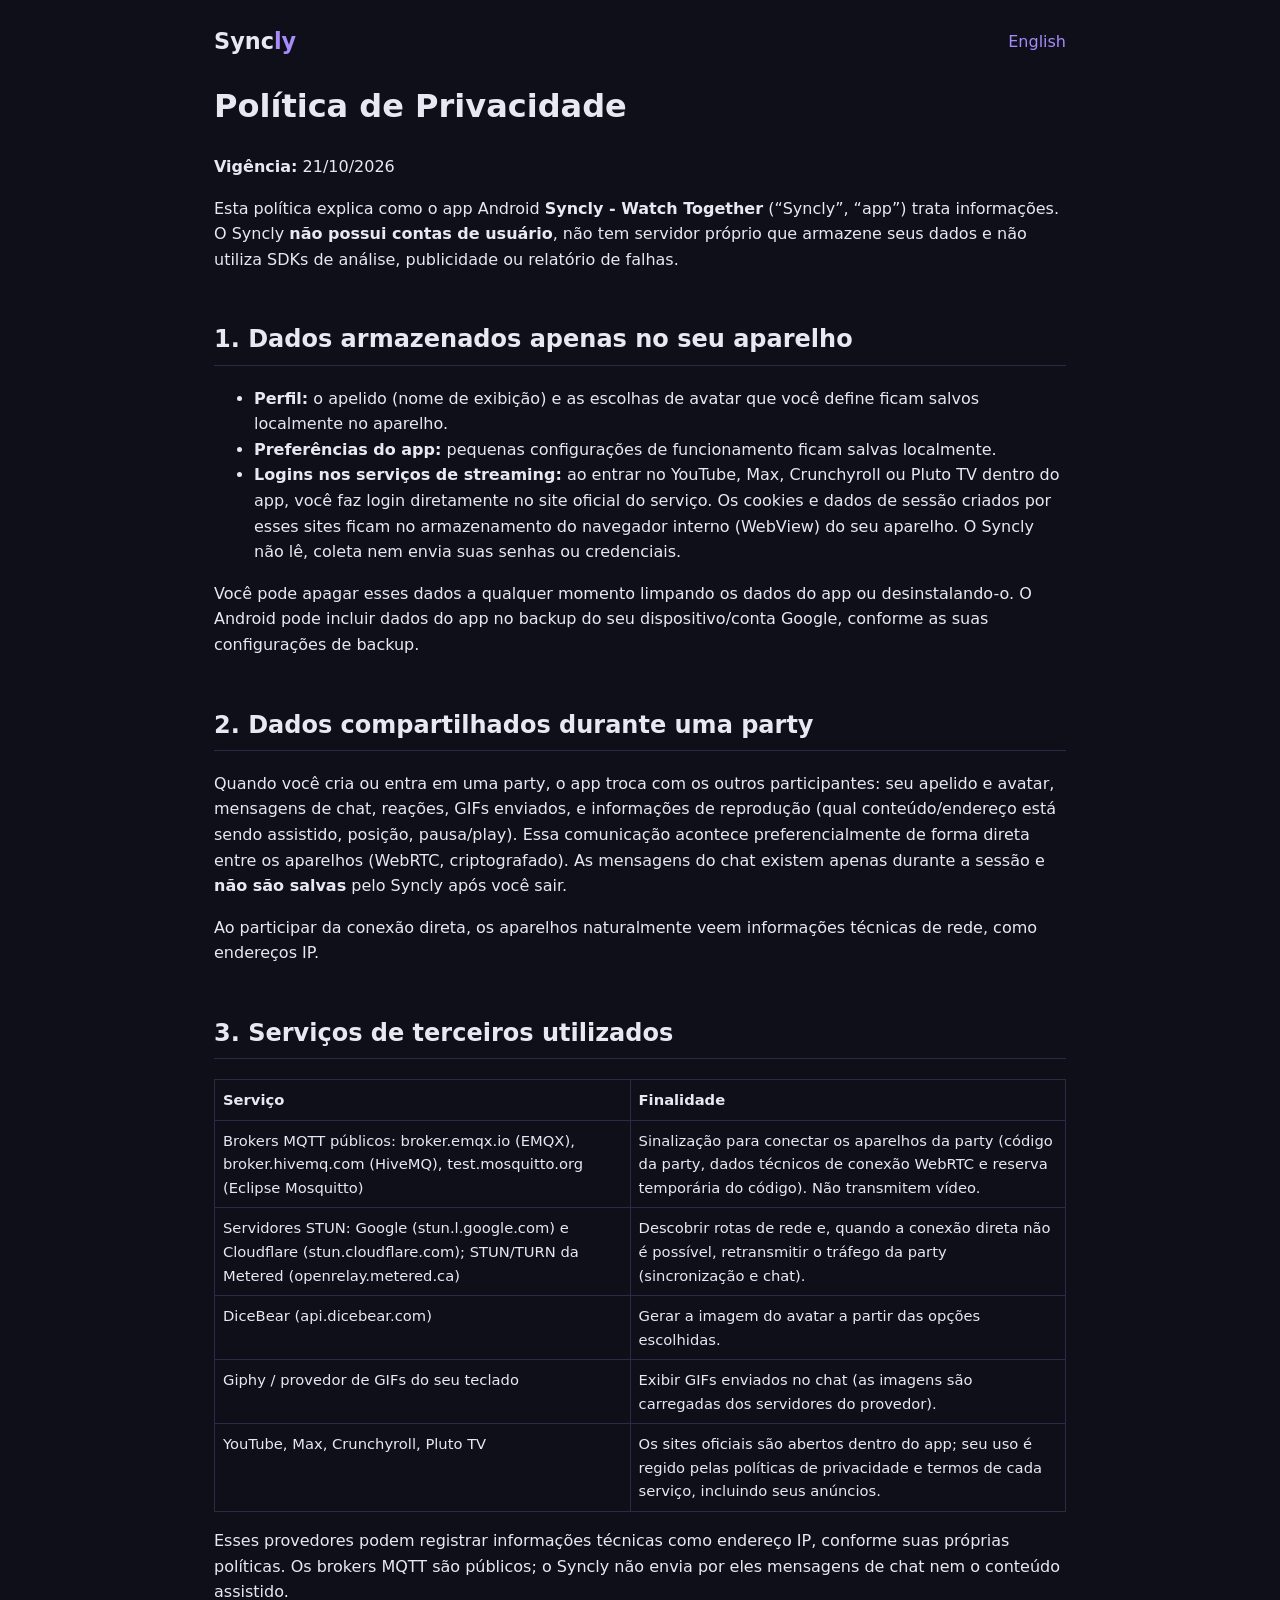
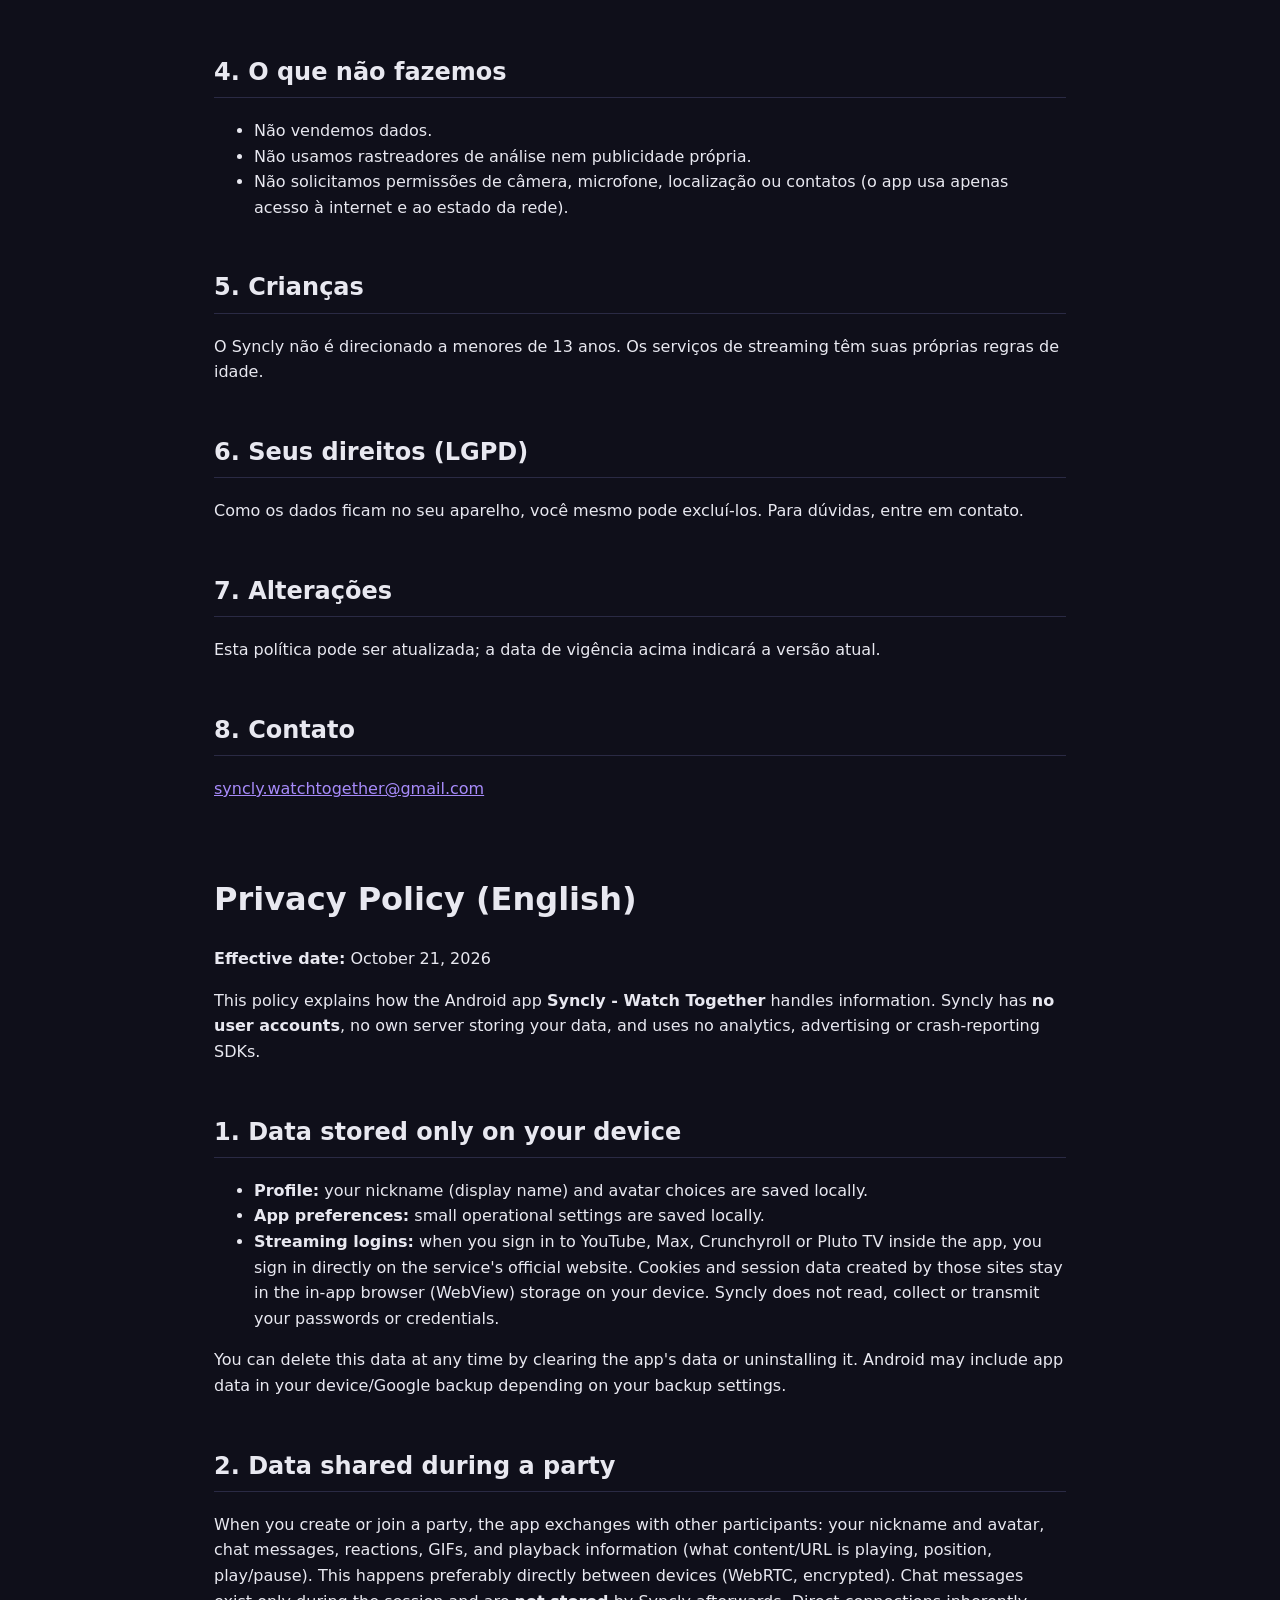
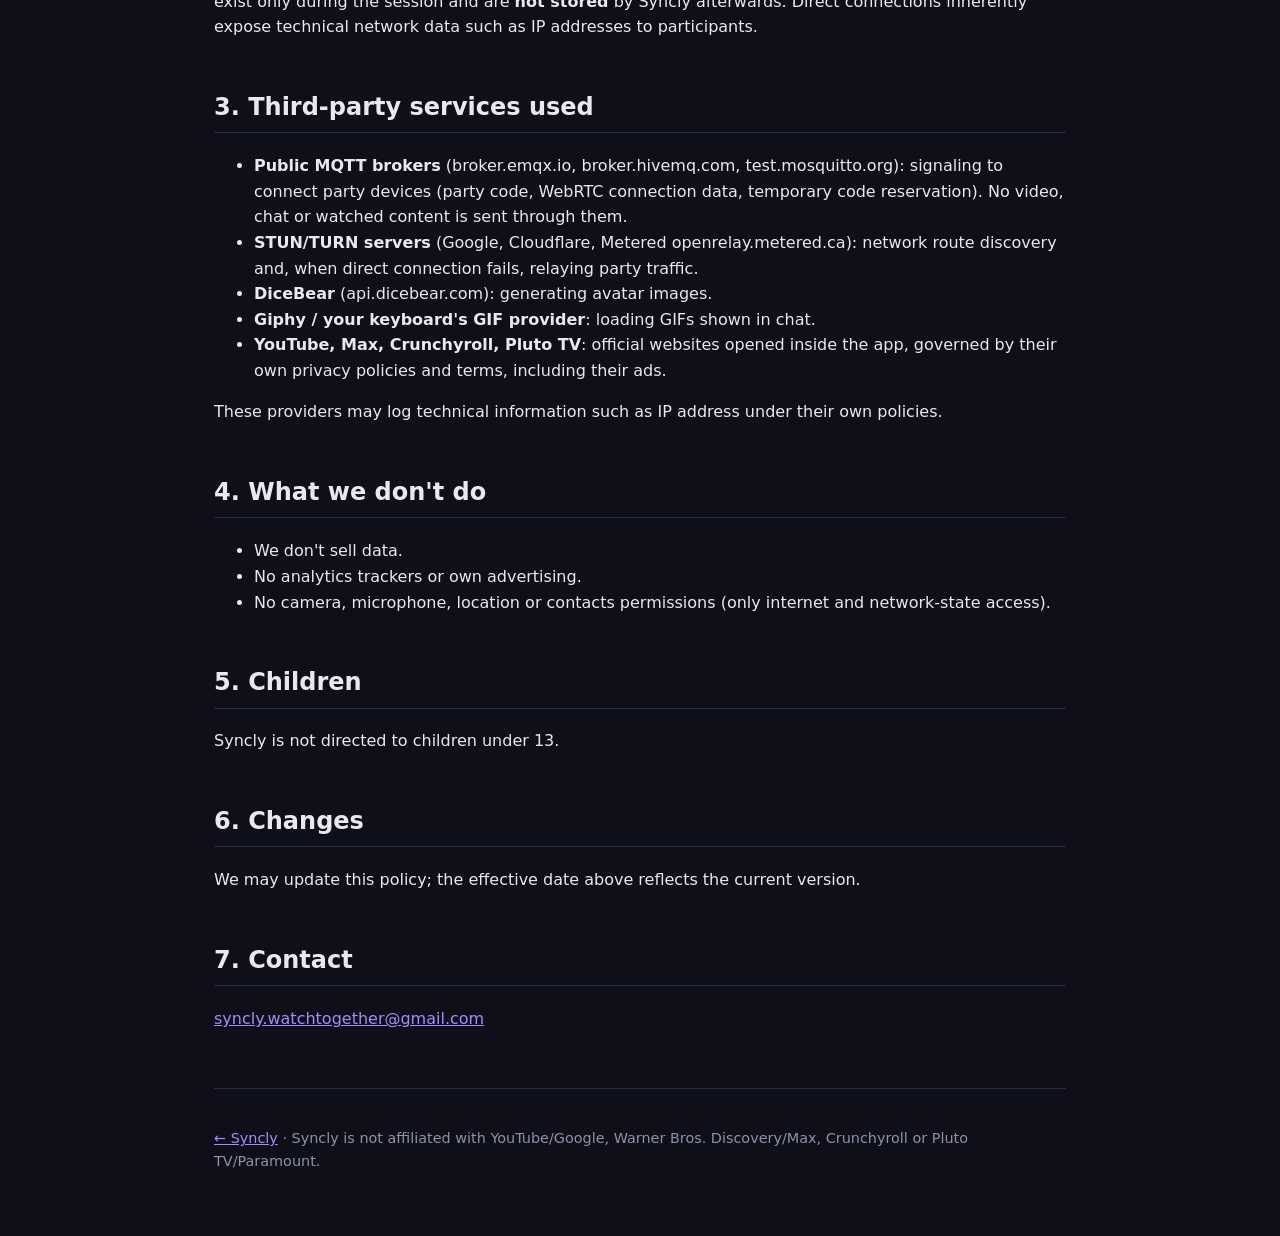
==== privacidade.html @ b57f935a "Site do Syncly (landing + privacidade)" ====
<!DOCTYPE html>
<html lang="pt-BR"><head><meta charset="utf-8"><meta name="viewport" content="width=device-width,initial-scale=1">
<title>Política de Privacidade - Syncly</title><link rel="stylesheet" href="style.css"></head><body><div class="wrap doc">
<header><div class="logo"><a href="index.html" style="text-decoration:none;color:inherit">Sync<span>ly</span></a></div><nav><a href="#en">English</a></nav></header>
<h1>Política de Privacidade</h1><p><strong>Vigência:</strong> 21/10/2026</p>
<p>Esta política explica como o app Android <strong>Syncly - Watch Together</strong> (“Syncly”, “app”) trata informações. O Syncly <strong>não possui contas de usuário</strong>, não tem servidor próprio que armazene seus dados e não utiliza SDKs de análise, publicidade ou relatório de falhas.</p>
<h2>1. Dados armazenados apenas no seu aparelho</h2><ul>
<li><strong>Perfil:</strong> o apelido (nome de exibição) e as escolhas de avatar que você define ficam salvos localmente no aparelho.</li>
<li><strong>Preferências do app:</strong> pequenas configurações de funcionamento ficam salvas localmente.</li>
<li><strong>Logins nos serviços de streaming:</strong> ao entrar no YouTube, Max, Crunchyroll ou Pluto TV dentro do app, você faz login diretamente no site oficial do serviço. Os cookies e dados de sessão criados por esses sites ficam no armazenamento do navegador interno (WebView) do seu aparelho. O Syncly não lê, coleta nem envia suas senhas ou credenciais.</li></ul>
<p>Você pode apagar esses dados a qualquer momento limpando os dados do app ou desinstalando-o. O Android pode incluir dados do app no backup do seu dispositivo/conta Google, conforme as suas configurações de backup.</p>
<h2>2. Dados compartilhados durante uma party</h2>
<p>Quando você cria ou entra em uma party, o app troca com os outros participantes: seu apelido e avatar, mensagens de chat, reações, GIFs enviados, e informações de reprodução (qual conteúdo/endereço está sendo assistido, posição, pausa/play). Essa comunicação acontece preferencialmente de forma direta entre os aparelhos (WebRTC, criptografado). As mensagens do chat existem apenas durante a sessão e <strong>não são salvas</strong> pelo Syncly após você sair.</p>
<p>Ao participar da conexão direta, os aparelhos naturalmente veem informações técnicas de rede, como endereços IP.</p>
<h2>3. Serviços de terceiros utilizados</h2>
<table><tr><th>Serviço</th><th>Finalidade</th></tr>
<tr><td>Brokers MQTT públicos: broker.emqx.io (EMQX), broker.hivemq.com (HiveMQ), test.mosquitto.org (Eclipse Mosquitto)</td><td>Sinalização para conectar os aparelhos da party (código da party, dados técnicos de conexão WebRTC e reserva temporária do código). Não transmitem vídeo.</td></tr>
<tr><td>Servidores STUN: Google (stun.l.google.com) e Cloudflare (stun.cloudflare.com); STUN/TURN da Metered (openrelay.metered.ca)</td><td>Descobrir rotas de rede e, quando a conexão direta não é possível, retransmitir o tráfego da party (sincronização e chat).</td></tr>
<tr><td>DiceBear (api.dicebear.com)</td><td>Gerar a imagem do avatar a partir das opções escolhidas.</td></tr>
<tr><td>Giphy / provedor de GIFs do seu teclado</td><td>Exibir GIFs enviados no chat (as imagens são carregadas dos servidores do provedor).</td></tr>
<tr><td>YouTube, Max, Crunchyroll, Pluto TV</td><td>Os sites oficiais são abertos dentro do app; seu uso é regido pelas políticas de privacidade e termos de cada serviço, incluindo seus anúncios.</td></tr></table>
<p>Esses provedores podem registrar informações técnicas como endereço IP, conforme suas próprias políticas. Os brokers MQTT são públicos; o Syncly não envia por eles mensagens de chat nem o conteúdo assistido.</p>
<h2>4. O que não fazemos</h2><ul><li>Não vendemos dados.</li><li>Não usamos rastreadores de análise nem publicidade própria.</li><li>Não solicitamos permissões de câmera, microfone, localização ou contatos (o app usa apenas acesso à internet e ao estado da rede).</li></ul>
<h2>5. Crianças</h2><p>O Syncly não é direcionado a menores de 13 anos. Os serviços de streaming têm suas próprias regras de idade.</p>
<h2>6. Seus direitos (LGPD)</h2><p>Como os dados ficam no seu aparelho, você mesmo pode excluí-los. Para dúvidas, entre em contato.</p>
<h2>7. Alterações</h2><p>Esta política pode ser atualizada; a data de vigência acima indicará a versão atual.</p>
<h2>8. Contato</h2><p><a href="mailto:syncly.watchtogether@gmail.com">syncly.watchtogether@gmail.com</a></p>

<h1 id="en" style="margin-top:72px">Privacy Policy (English)</h1><p><strong>Effective date:</strong> October 21, 2026</p>
<p>This policy explains how the Android app <strong>Syncly - Watch Together</strong> handles information. Syncly has <strong>no user accounts</strong>, no own server storing your data, and uses no analytics, advertising or crash-reporting SDKs.</p>
<h2>1. Data stored only on your device</h2><ul>
<li><strong>Profile:</strong> your nickname (display name) and avatar choices are saved locally.</li>
<li><strong>App preferences:</strong> small operational settings are saved locally.</li>
<li><strong>Streaming logins:</strong> when you sign in to YouTube, Max, Crunchyroll or Pluto TV inside the app, you sign in directly on the service's official website. Cookies and session data created by those sites stay in the in-app browser (WebView) storage on your device. Syncly does not read, collect or transmit your passwords or credentials.</li></ul>
<p>You can delete this data at any time by clearing the app's data or uninstalling it. Android may include app data in your device/Google backup depending on your backup settings.</p>
<h2>2. Data shared during a party</h2>
<p>When you create or join a party, the app exchanges with other participants: your nickname and avatar, chat messages, reactions, GIFs, and playback information (what content/URL is playing, position, play/pause). This happens preferably directly between devices (WebRTC, encrypted). Chat messages exist only during the session and are <strong>not stored</strong> by Syncly afterwards. Direct connections inherently expose technical network data such as IP addresses to participants.</p>
<h2>3. Third-party services used</h2>
<ul><li><strong>Public MQTT brokers</strong> (broker.emqx.io, broker.hivemq.com, test.mosquitto.org): signaling to connect party devices (party code, WebRTC connection data, temporary code reservation). No video, chat or watched content is sent through them.</li>
<li><strong>STUN/TURN servers</strong> (Google, Cloudflare, Metered openrelay.metered.ca): network route discovery and, when direct connection fails, relaying party traffic.</li>
<li><strong>DiceBear</strong> (api.dicebear.com): generating avatar images.</li>
<li><strong>Giphy / your keyboard's GIF provider</strong>: loading GIFs shown in chat.</li>
<li><strong>YouTube, Max, Crunchyroll, Pluto TV</strong>: official websites opened inside the app, governed by their own privacy policies and terms, including their ads.</li></ul>
<p>These providers may log technical information such as IP address under their own policies.</p>
<h2>4. What we don't do</h2><ul><li>We don't sell data.</li><li>No analytics trackers or own advertising.</li><li>No camera, microphone, location or contacts permissions (only internet and network-state access).</li></ul>
<h2>5. Children</h2><p>Syncly is not directed to children under 13.</p>
<h2>6. Changes</h2><p>We may update this policy; the effective date above reflects the current version.</p>
<h2>7. Contact</h2><p><a href="mailto:syncly.watchtogether@gmail.com">syncly.watchtogether@gmail.com</a></p>
<footer><p><a href="index.html">← Syncly</a> · Syncly is not affiliated with YouTube/Google, Warner Bros. Discovery/Max, Crunchyroll or Pluto TV/Paramount.</p></footer>
</div></body></html>
---- style.css ----
*{box-sizing:border-box}body{margin:0;font-family:system-ui,-apple-system,"Segoe UI",Roboto,sans-serif;background:#0f0f1a;color:#e8e8f0;line-height:1.6}
a{color:#a78bfa}.wrap{max-width:900px;margin:0 auto;padding:24px}
header{display:flex;justify-content:space-between;align-items:center;gap:12px;flex-wrap:wrap}
.logo{font-weight:800;font-size:1.4rem}.logo span{color:#a78bfa}
nav a{margin-left:16px;text-decoration:none}
.hero{text-align:center;padding:64px 0 40px}.hero h1{font-size:clamp(2rem,6vw,3.2rem);margin:0 0 12px}
.hero p{font-size:1.15rem;color:#b8b8cc;max-width:640px;margin:0 auto 28px}
.badge{display:inline-block;padding:14px 26px;border-radius:999px;background:#7c3aed;color:#fff;font-weight:700}
.grid{display:grid;grid-template-columns:repeat(auto-fit,minmax(200px,1fr));gap:16px;margin:24px 0}
.card{background:#1a1a2e;border:1px solid #2a2a44;border-radius:16px;padding:20px}.card h3{margin-top:0}
h2{margin-top:48px}.note{background:#1a1a2e;border-left:4px solid #a78bfa;padding:16px 20px;border-radius:8px;color:#c8c8d8;font-size:.95rem}
.ph{background:#facc15;color:#000;padding:0 6px;border-radius:4px;font-weight:700}
footer{border-top:1px solid #2a2a44;margin-top:56px;padding:24px 0;color:#9090a8;font-size:.9rem}
table{width:100%;border-collapse:collapse;font-size:.92rem}td,th{border:1px solid #2a2a44;padding:8px;text-align:left;vertical-align:top}
.doc h2{border-bottom:1px solid #2a2a44;padding-bottom:6px}
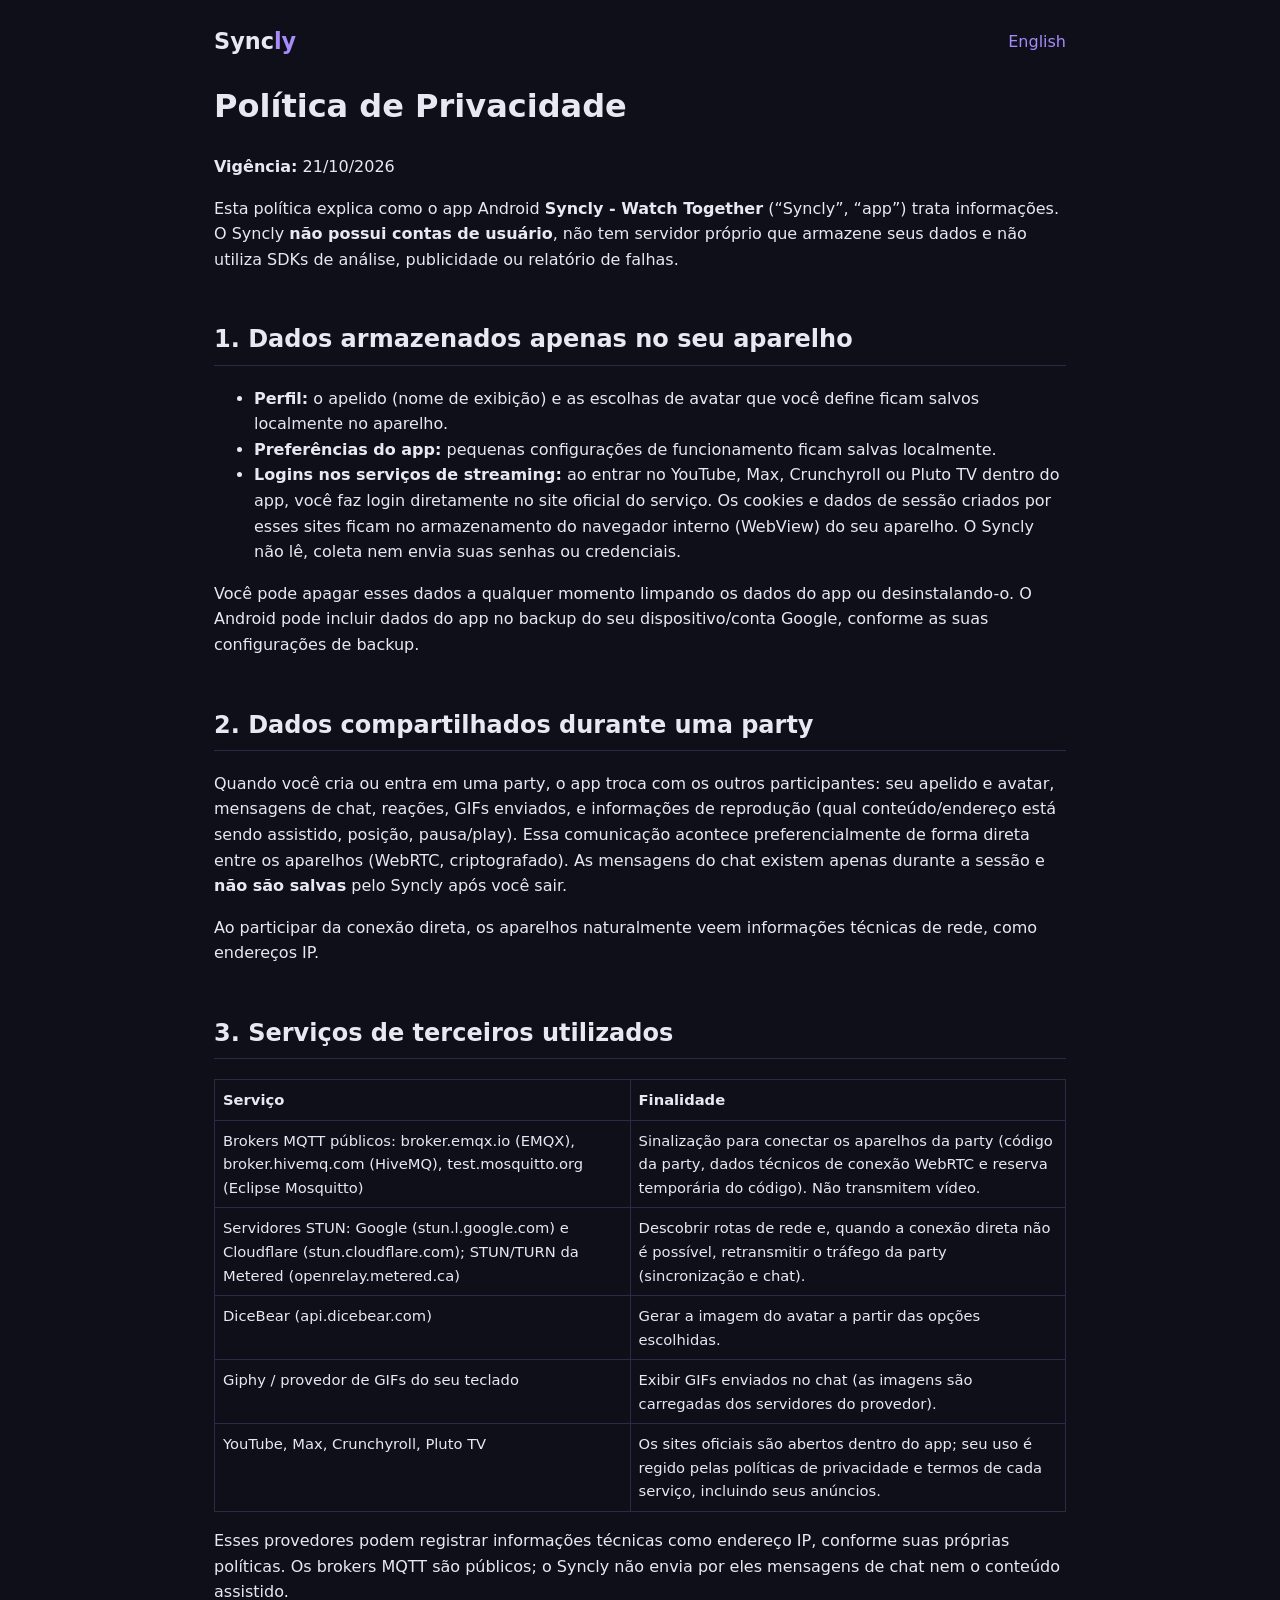
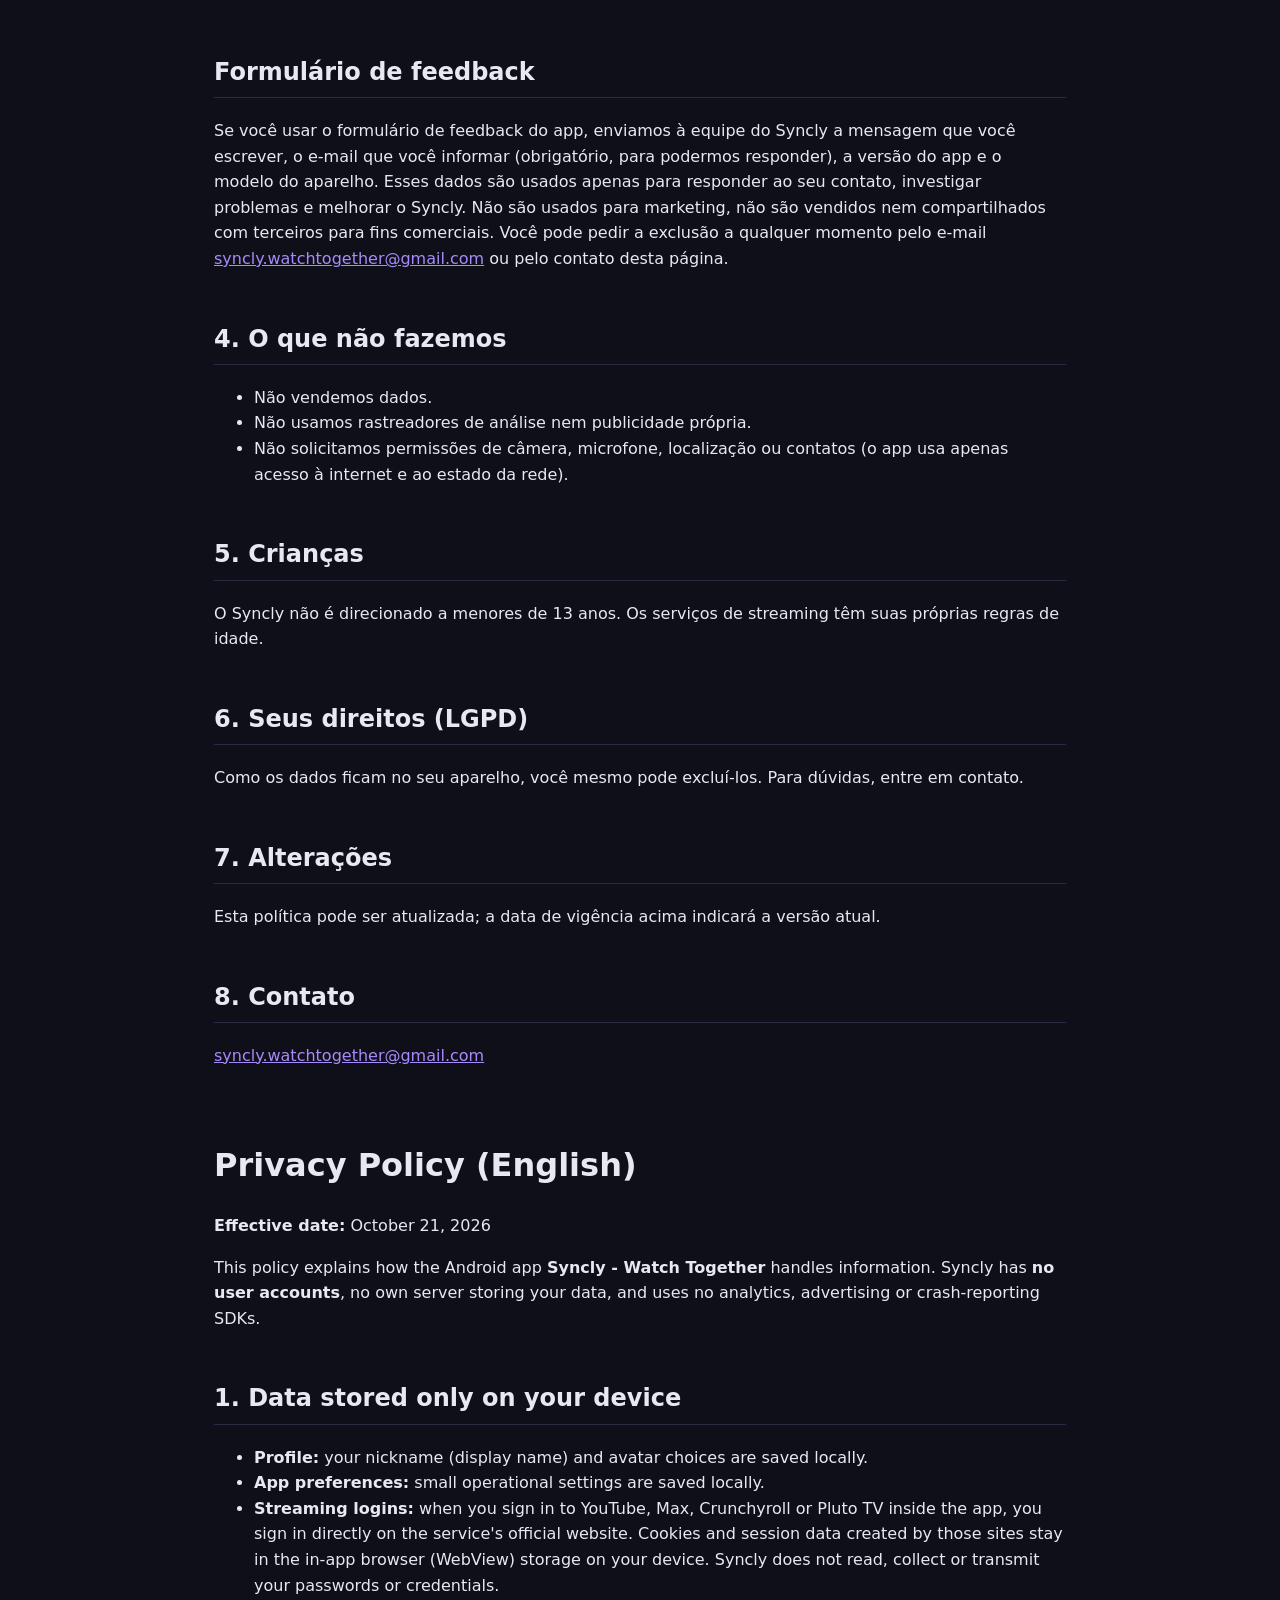
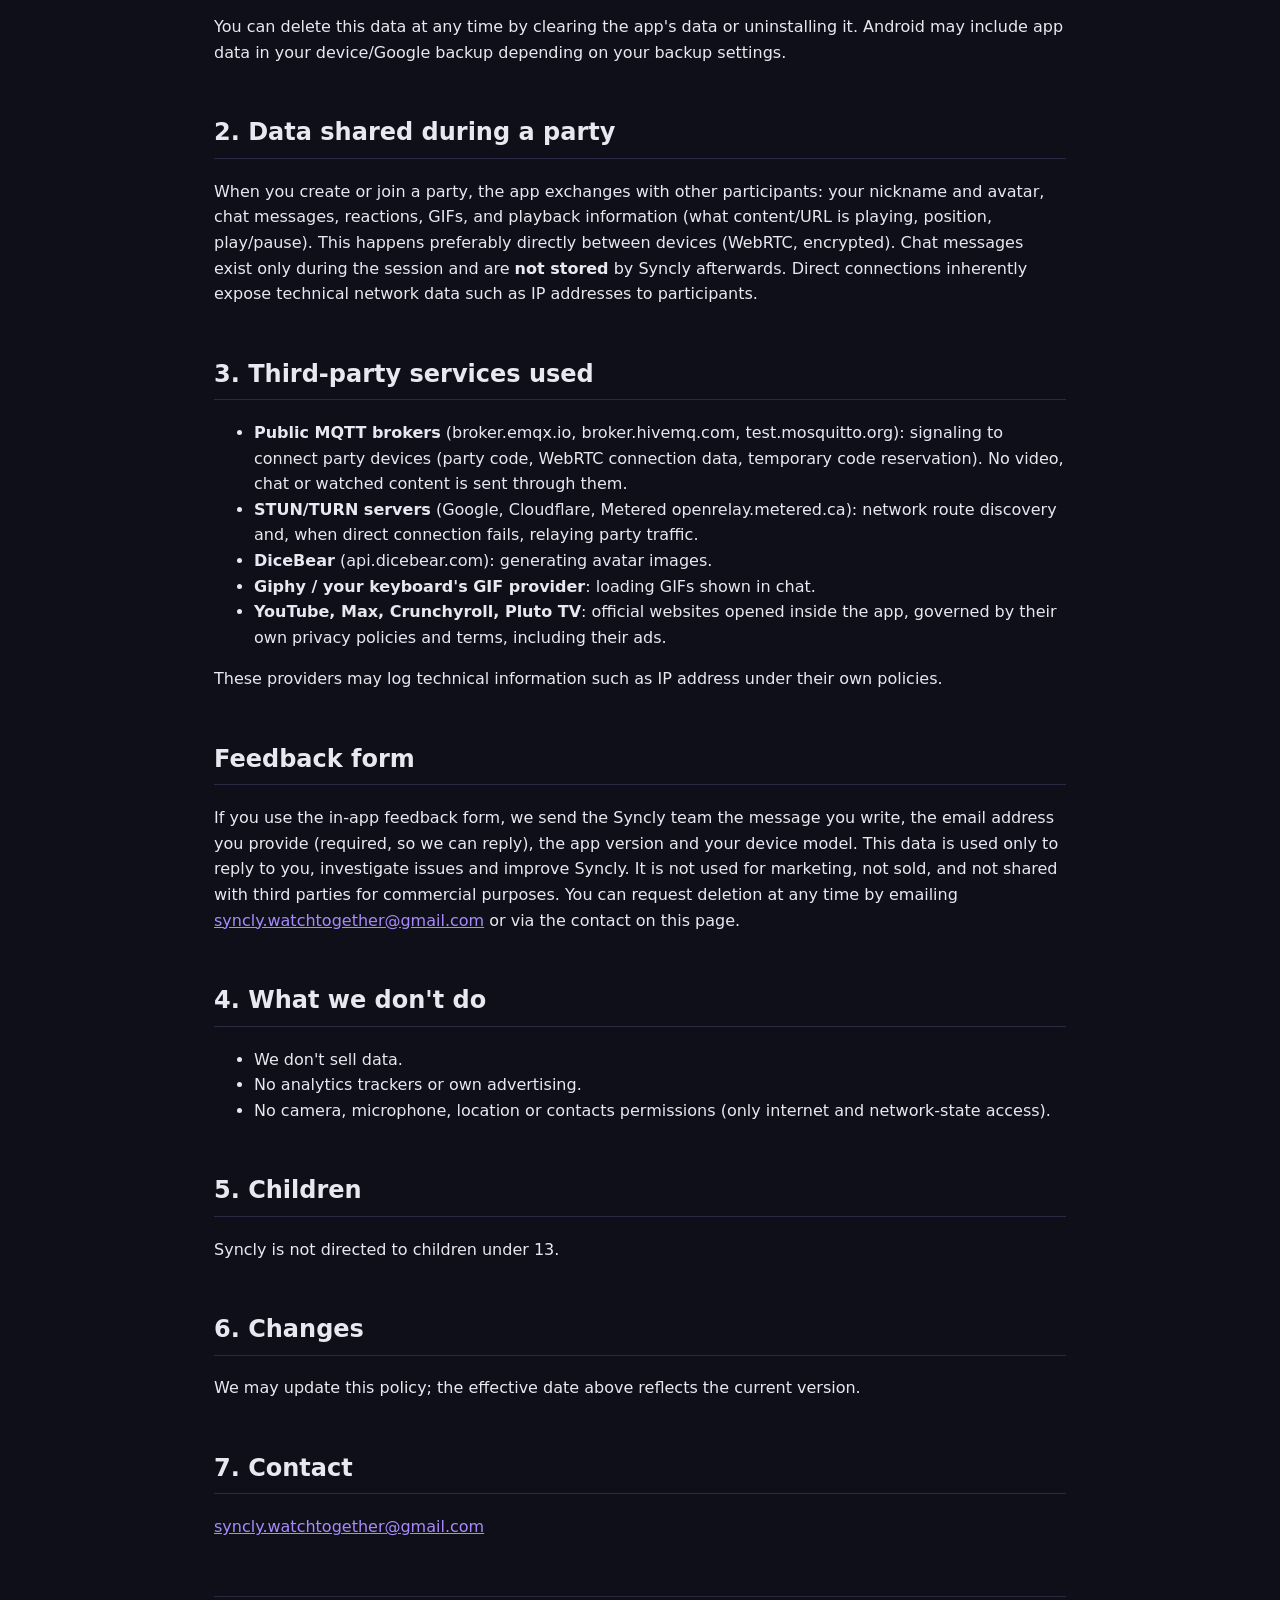
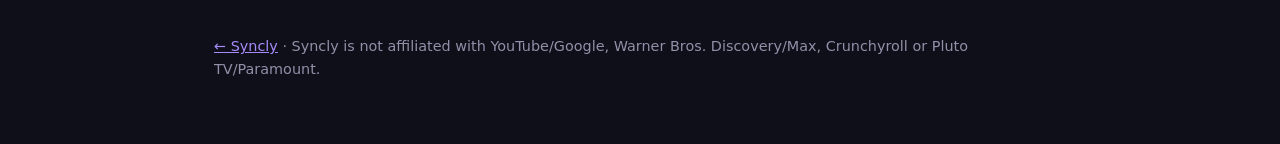
==== commit d3358ef6: "Privacy policy: in-app feedback form (PT/EN)" ====
--- a/privacidade.html
+++ b/privacidade.html
@@ -20,6 +20,7 @@
 <tr><td>Giphy / provedor de GIFs do seu teclado</td><td>Exibir GIFs enviados no chat (as imagens são carregadas dos servidores do provedor).</td></tr>
 <tr><td>YouTube, Max, Crunchyroll, Pluto TV</td><td>Os sites oficiais são abertos dentro do app; seu uso é regido pelas políticas de privacidade e termos de cada serviço, incluindo seus anúncios.</td></tr></table>
 <p>Esses provedores podem registrar informações técnicas como endereço IP, conforme suas próprias políticas. Os brokers MQTT são públicos; o Syncly não envia por eles mensagens de chat nem o conteúdo assistido.</p>
+<h2>Formul&aacute;rio de feedback</h2><p>Se voc&ecirc; usar o formul&aacute;rio de feedback do app, enviamos &agrave; equipe do Syncly a mensagem que voc&ecirc; escrever, o e-mail que voc&ecirc; informar (obrigat&oacute;rio, para podermos responder), a vers&atilde;o do app e o modelo do aparelho. Esses dados s&atilde;o usados apenas para responder ao seu contato, investigar problemas e melhorar o Syncly. N&atilde;o s&atilde;o usados para marketing, n&atilde;o s&atilde;o vendidos nem compartilhados com terceiros para fins comerciais. Voc&ecirc; pode pedir a exclus&atilde;o a qualquer momento pelo e-mail <a href="mailto:syncly.watchtogether@gmail.com">syncly.watchtogether@gmail.com</a> ou pelo contato desta p&aacute;gina.</p>
 <h2>4. O que não fazemos</h2><ul><li>Não vendemos dados.</li><li>Não usamos rastreadores de análise nem publicidade própria.</li><li>Não solicitamos permissões de câmera, microfone, localização ou contatos (o app usa apenas acesso à internet e ao estado da rede).</li></ul>
 <h2>5. Crianças</h2><p>O Syncly não é direcionado a menores de 13 anos. Os serviços de streaming têm suas próprias regras de idade.</p>
 <h2>6. Seus direitos (LGPD)</h2><p>Como os dados ficam no seu aparelho, você mesmo pode excluí-los. Para dúvidas, entre em contato.</p>
@@ -42,6 +43,7 @@
 <li><strong>Giphy / your keyboard's GIF provider</strong>: loading GIFs shown in chat.</li>
 <li><strong>YouTube, Max, Crunchyroll, Pluto TV</strong>: official websites opened inside the app, governed by their own privacy policies and terms, including their ads.</li></ul>
 <p>These providers may log technical information such as IP address under their own policies.</p>
+<h2>Feedback form</h2><p>If you use the in-app feedback form, we send the Syncly team the message you write, the email address you provide (required, so we can reply), the app version and your device model. This data is used only to reply to you, investigate issues and improve Syncly. It is not used for marketing, not sold, and not shared with third parties for commercial purposes. You can request deletion at any time by emailing <a href="mailto:syncly.watchtogether@gmail.com">syncly.watchtogether@gmail.com</a> or via the contact on this page.</p>
 <h2>4. What we don't do</h2><ul><li>We don't sell data.</li><li>No analytics trackers or own advertising.</li><li>No camera, microphone, location or contacts permissions (only internet and network-state access).</li></ul>
 <h2>5. Children</h2><p>Syncly is not directed to children under 13.</p>
 <h2>6. Changes</h2><p>We may update this policy; the effective date above reflects the current version.</p>
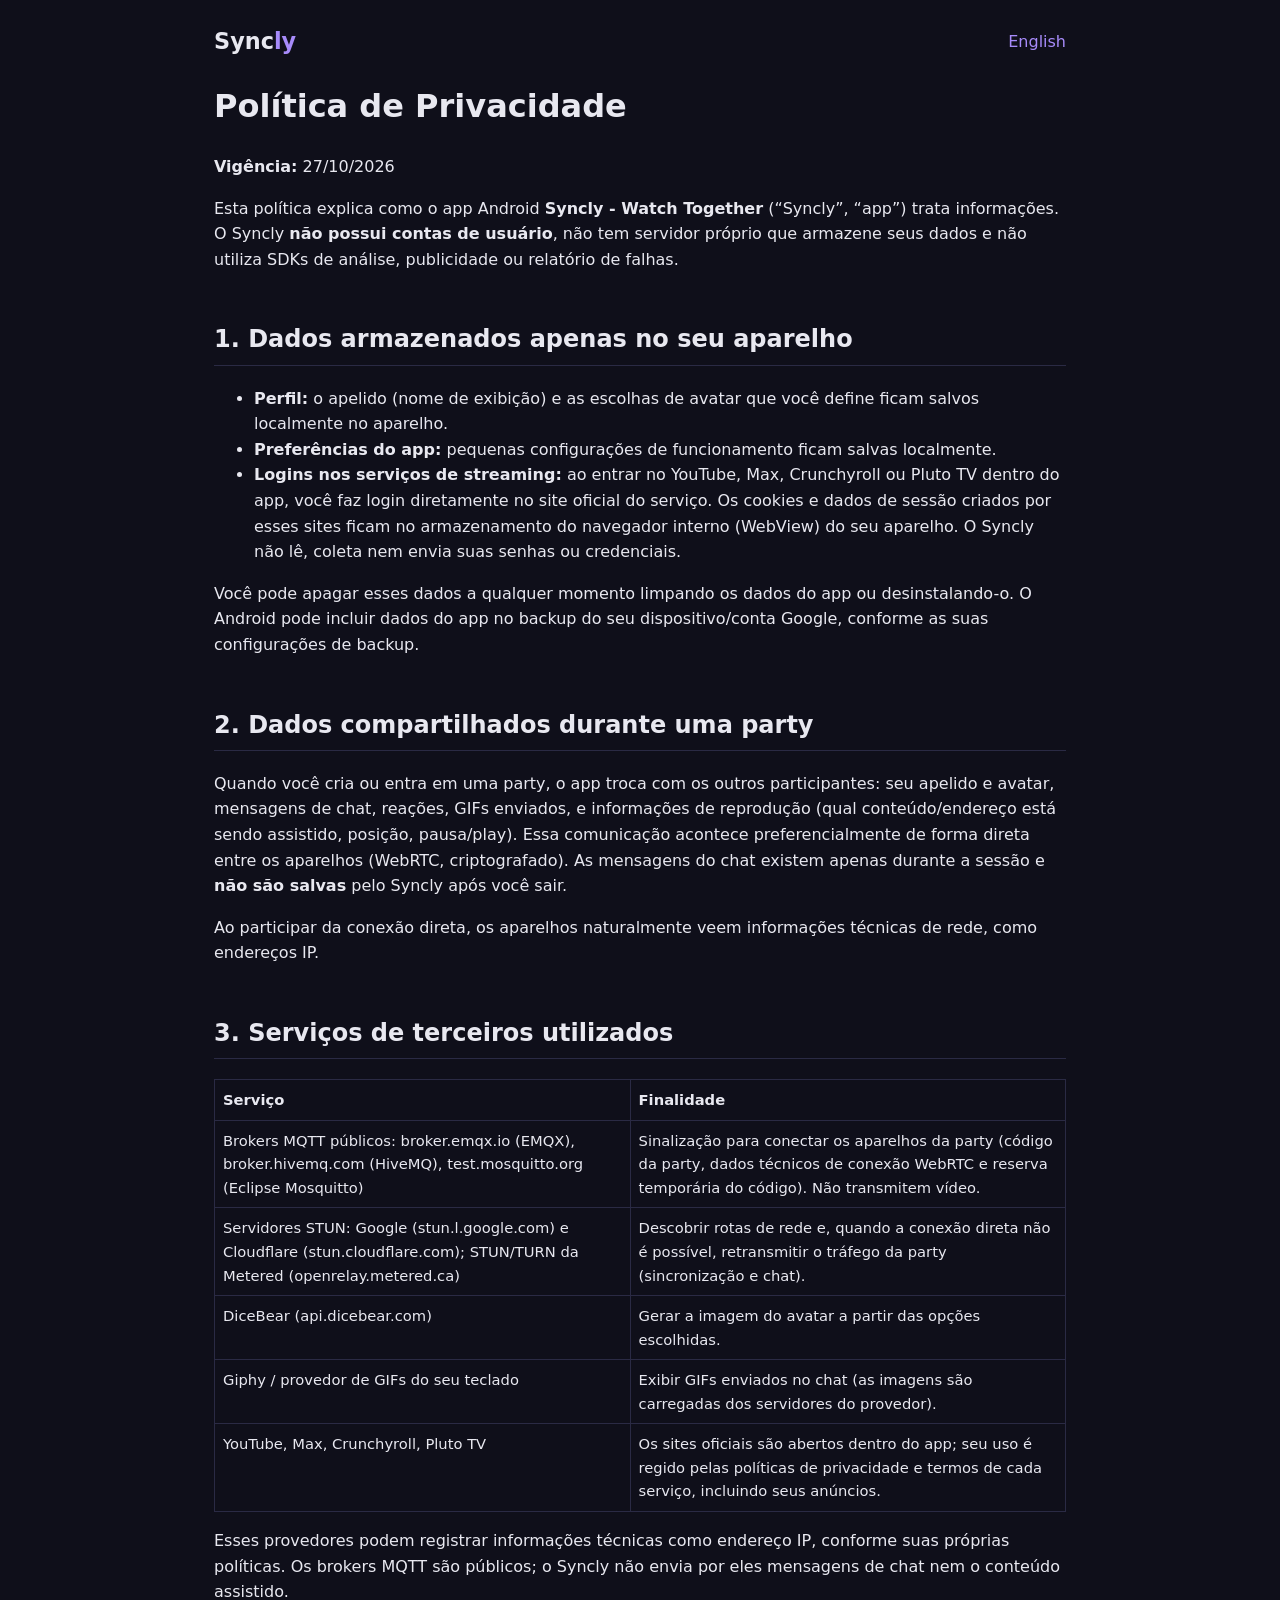
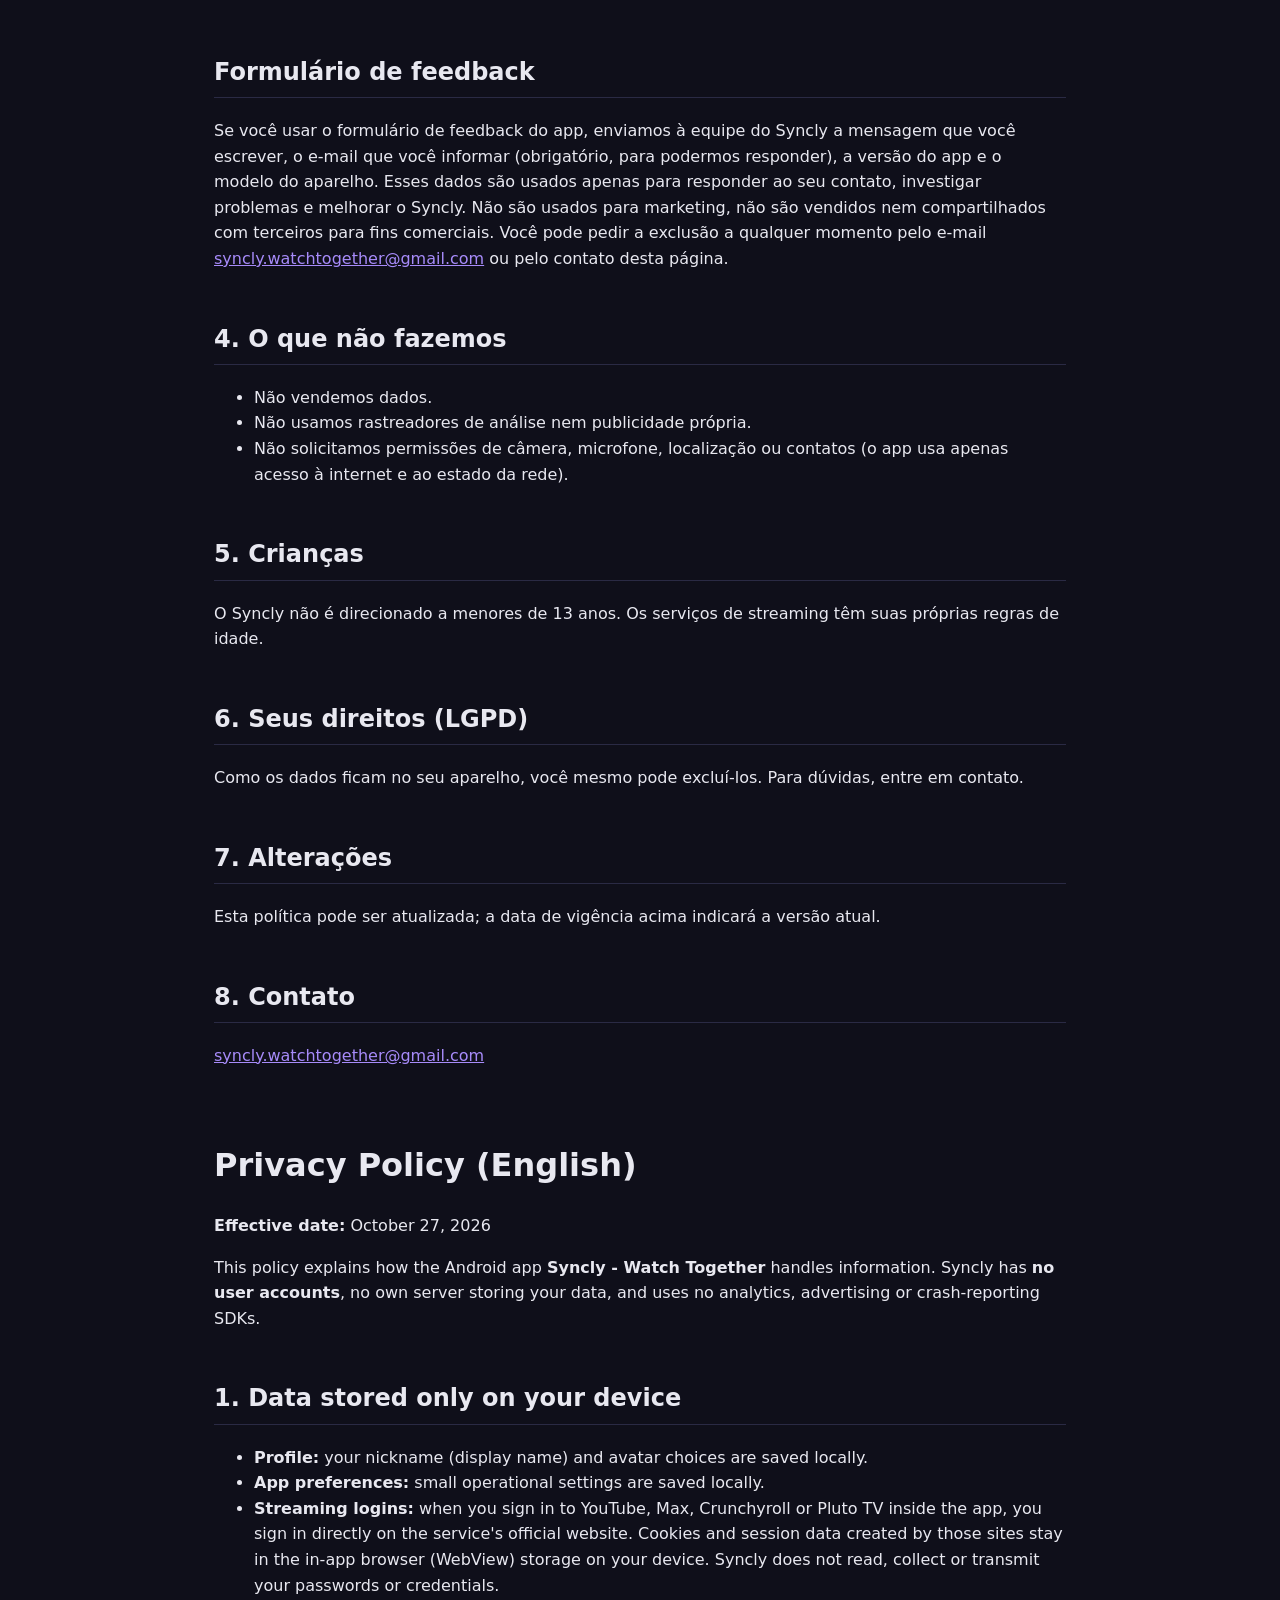
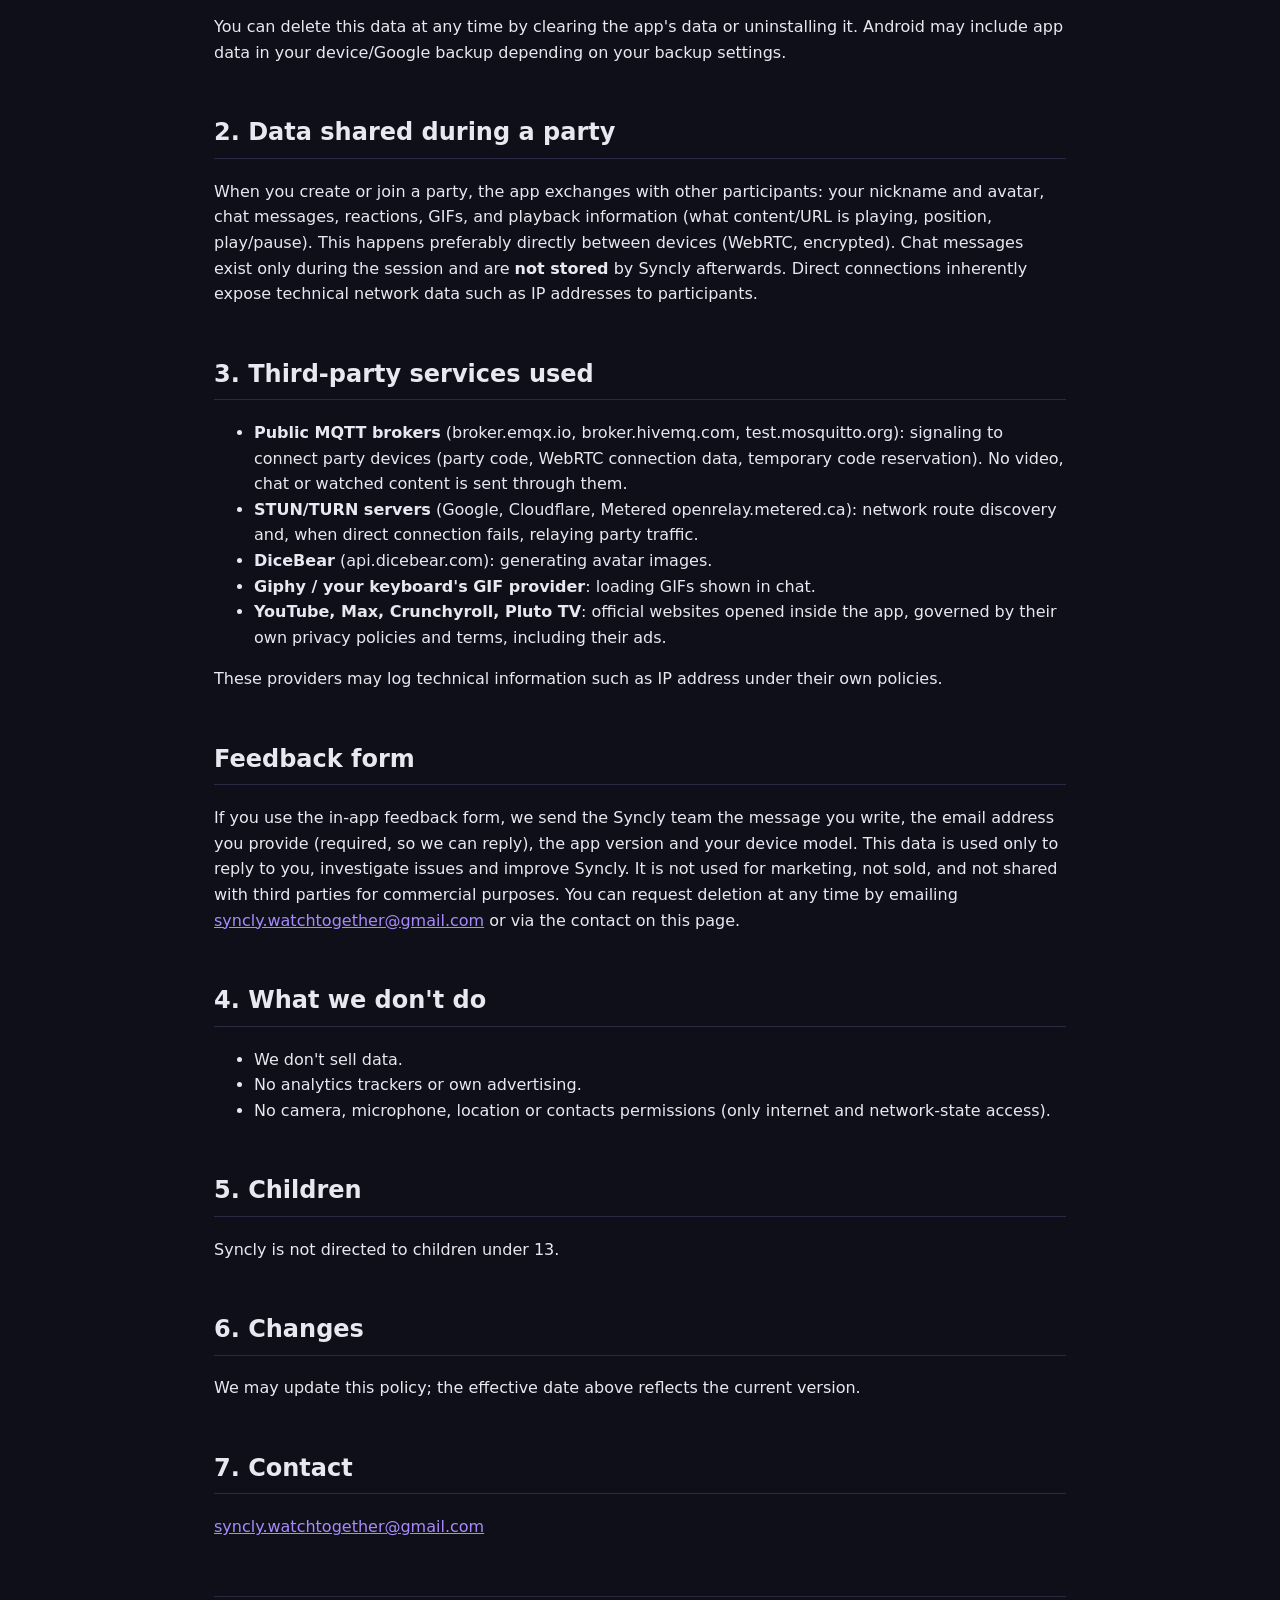
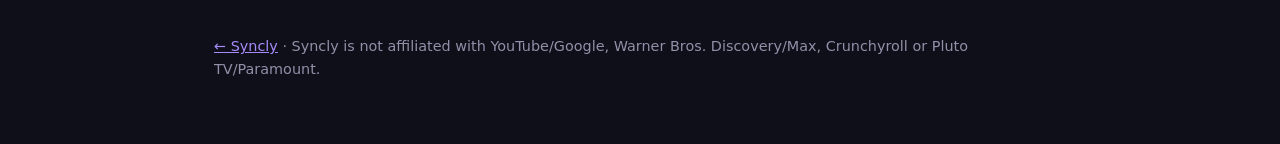
==== commit 2deed051: "Privacy policy: effective date 27/10/2026" ====
--- a/privacidade.html
+++ b/privacidade.html
@@ -2,7 +2,7 @@
 <html lang="pt-BR"><head><meta charset="utf-8"><meta name="viewport" content="width=device-width,initial-scale=1">
 <title>Política de Privacidade - Syncly</title><link rel="stylesheet" href="style.css"></head><body><div class="wrap doc">
 <header><div class="logo"><a href="index.html" style="text-decoration:none;color:inherit">Sync<span>ly</span></a></div><nav><a href="#en">English</a></nav></header>
-<h1>Política de Privacidade</h1><p><strong>Vigência:</strong> 21/10/2026</p>
+<h1>Política de Privacidade</h1><p><strong>Vigência:</strong> 27/10/2026</p>
 <p>Esta política explica como o app Android <strong>Syncly - Watch Together</strong> (“Syncly”, “app”) trata informações. O Syncly <strong>não possui contas de usuário</strong>, não tem servidor próprio que armazene seus dados e não utiliza SDKs de análise, publicidade ou relatório de falhas.</p>
 <h2>1. Dados armazenados apenas no seu aparelho</h2><ul>
 <li><strong>Perfil:</strong> o apelido (nome de exibição) e as escolhas de avatar que você define ficam salvos localmente no aparelho.</li>
@@ -27,7 +27,7 @@
 <h2>7. Alterações</h2><p>Esta política pode ser atualizada; a data de vigência acima indicará a versão atual.</p>
 <h2>8. Contato</h2><p><a href="mailto:syncly.watchtogether@gmail.com">syncly.watchtogether@gmail.com</a></p>
 
-<h1 id="en" style="margin-top:72px">Privacy Policy (English)</h1><p><strong>Effective date:</strong> October 21, 2026</p>
+<h1 id="en" style="margin-top:72px">Privacy Policy (English)</h1><p><strong>Effective date:</strong> October 27, 2026</p>
 <p>This policy explains how the Android app <strong>Syncly - Watch Together</strong> handles information. Syncly has <strong>no user accounts</strong>, no own server storing your data, and uses no analytics, advertising or crash-reporting SDKs.</p>
 <h2>1. Data stored only on your device</h2><ul>
 <li><strong>Profile:</strong> your nickname (display name) and avatar choices are saved locally.</li>
